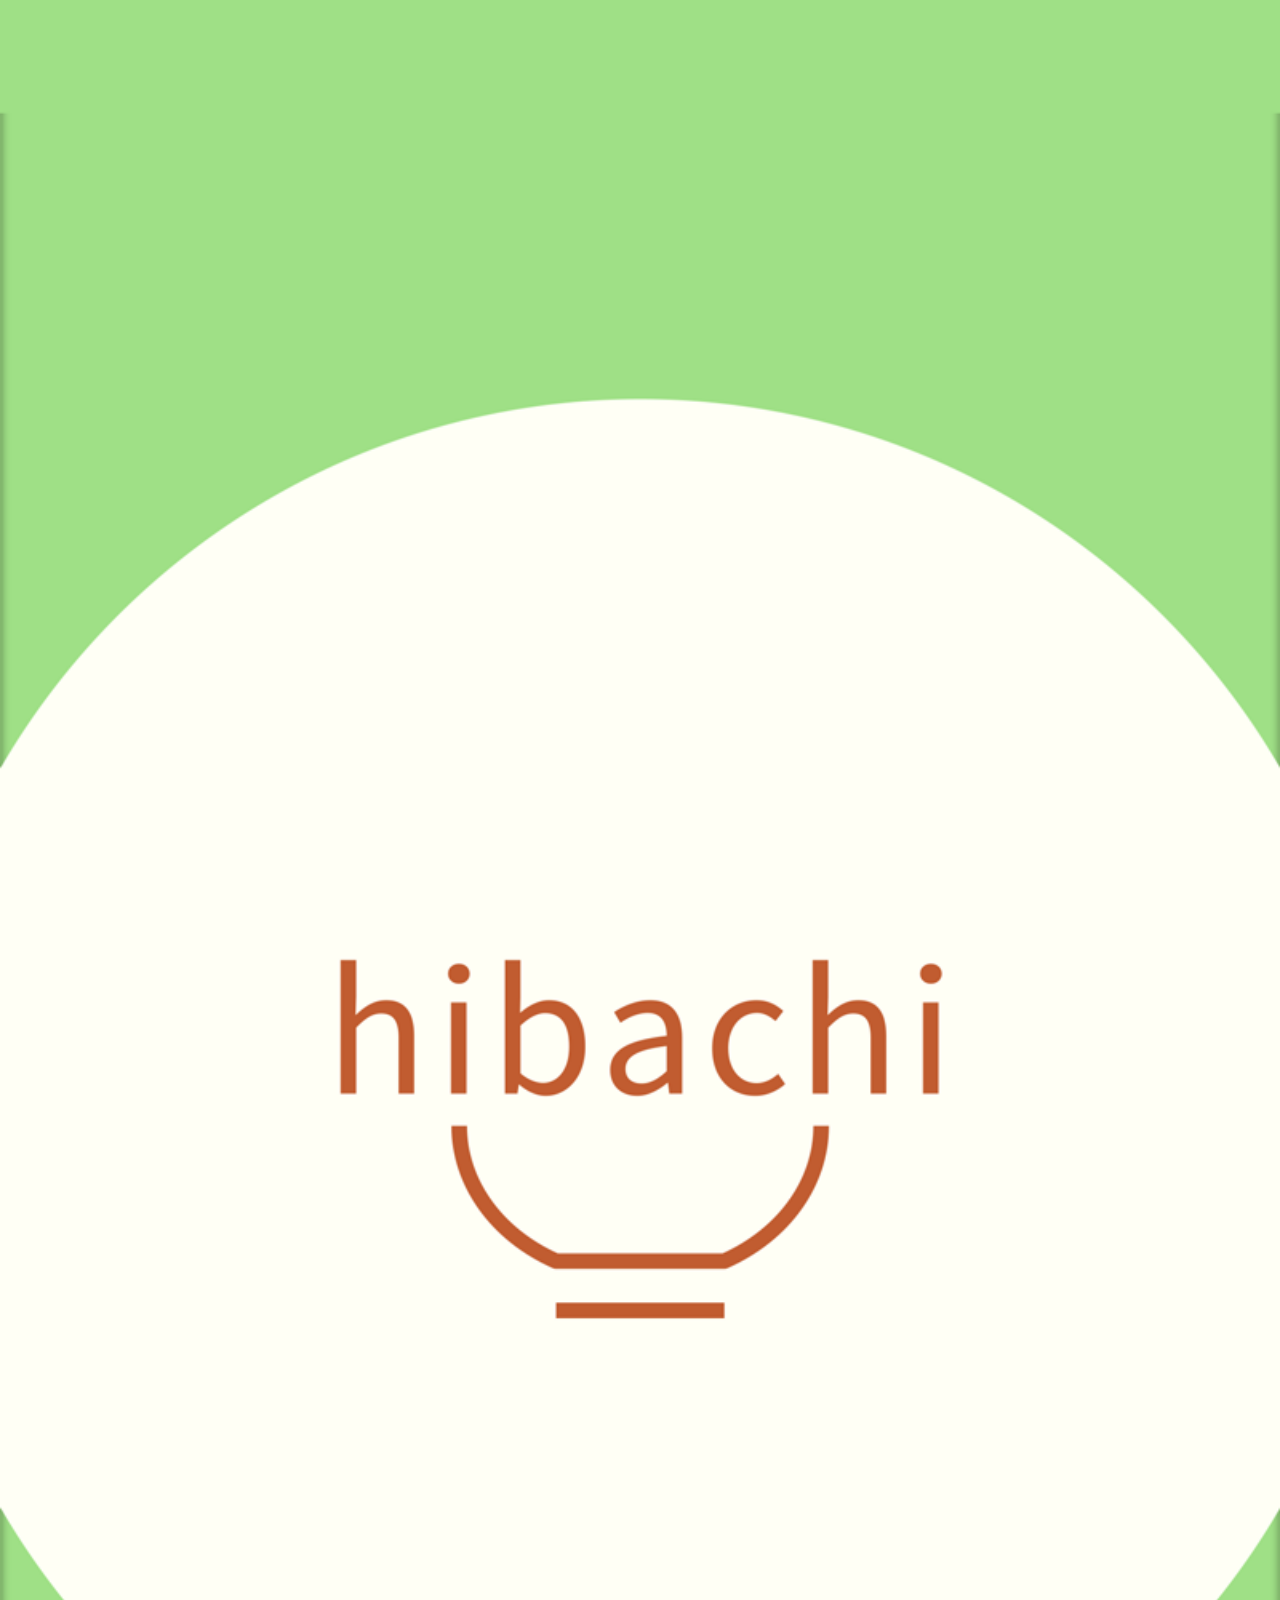
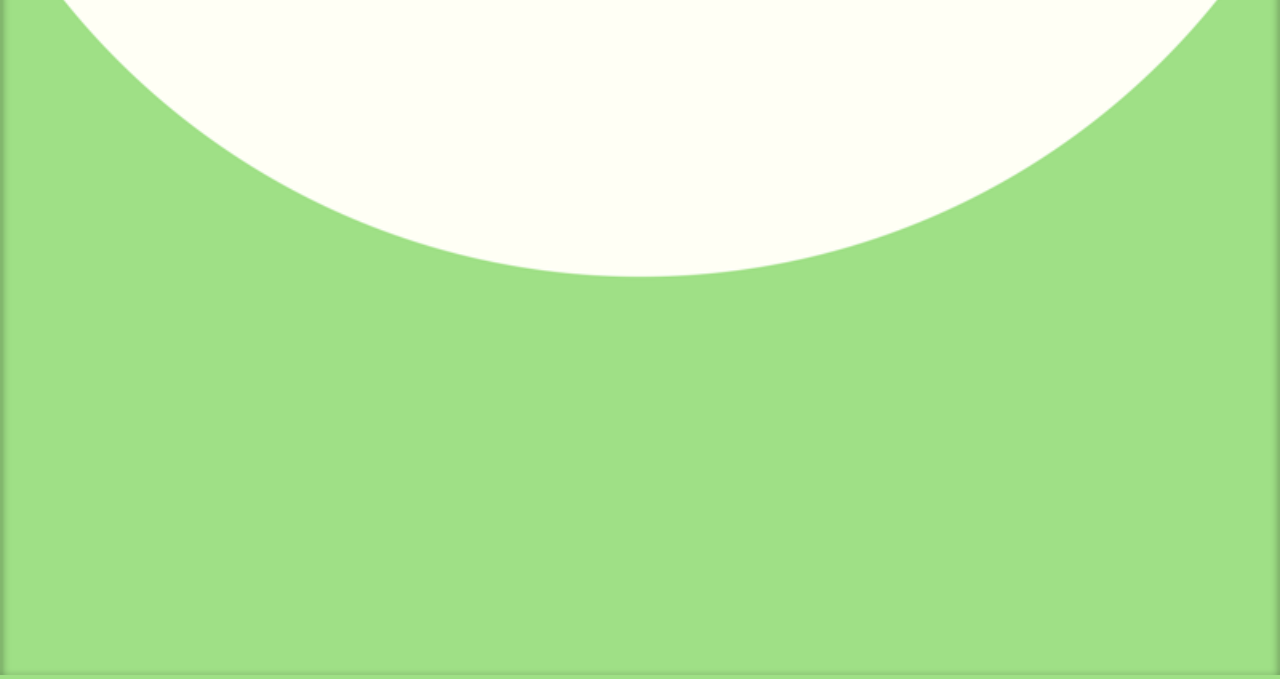
==== Chat_ios/www/index.html @ 81294b1b "commit 0518" ====
<!DOCTYPE html>
<html>
    <head>
        <meta charset="utf-8" />
        <meta name="format-detection" content="telephone=no" />
        <meta name="viewport" content="user-scalable=no, initial-scale=1, maximum-scale=1, minimum-scale=1,  target-densitydpi=device-dpi" />

        <link rel="stylesheet" type="text/css" href="css/index.css" />
        <title>Hibachi</title>
    </head>
    <body>
        <div class = "app">
            <div id ="welcome">
                <img id = "welcome" class = "page" src="images/pages/page1.png"/>
            </div>
            <div id = "mainPage">
                <div id ="devicepage">
                    <img id = "devicebg" class = "page" src="images/pages/page2.png"/>
                    <div id = "devicecontrol">
                        <h1>welcome</h1>
                        <button class = "roundB" id = "refreshButton"> search<br/>my<br/>hibachi</button>
                    </div>
                    <div class = "devices">
                        <ul id = "deviceList">
                            <!-- test -->
                            <!-- <li><b>Hibachi</b><br/>ID: -mmmmm;</li> -->
                        </ul>
                    </div>
                </div>
            </div>

            <div id="detailPage">
                <div class = "menuPage">
                    <img id = "menubg" class = "page" src="images/pages/page3.png"/>
                    <img id = "menuButton" class = "menuB" src="images/icons/menu.png"/>
                    <button class = "roundB" id = "programButton">program<br/>my<br/>lunch</button><br/>
                    <button class = "roundB" id = "quickButton">quick<br/>start</button>
                </div>


                <div class = "optionList">
                    <img id = "optionbg" class = "page" src="images/pages/page4.png"/>
                    <div id = "foodDiv">
                        <h2>select your<br/>food</h2>
                        <ul class="options">
                            <li id = "F1" onclick ="getFoodName('1');">meat/fish</li>
                            <li id = "F2" onclick ="getFoodName('2');">rice/pasta</li>
                            <li id = "F3" onclick ="getFoodName('3');">vegetables</li>
                            <li id = "F4" onclick ="getFoodName('4');">soups</li>
                        </ul>

                        <button class="roundBs navigateB" id="foodBack" onclick="backmenuPage()">back</button>
                        <button class="roundBs navigateN" id="foodNext" onclick="setFoodName()">next</button>

                        <button class="roundBs" id="quitP" onclick="backmenuPage()">quit</button>
                    </div>

                    <div id = "quantDiv">
                        <h2>select<br/>quantity of<br/>food</h2>
                        <ul class="options">
                            <li id = "Q1" onclick ="getFoodQuant('1');">full</li>
                            <li id = "Q2" onclick ="getFoodQuant('2');">half</li>
                        </ul>

                        <button class="roundBs navigateB" id="foodBack" onclick="backFoodPage()">back</button>
                        <button class="roundBs navigateN" id="foodNext" onclick="setFoodQuant()">next</button>

                        <button class="roundBs" id="quitP" onclick="backmenuPage()">quit</button>
                    </div>

                    <div id = "timeDiv">
                        <h2>set time to<br/>eat</h2>
                        <ul class="options">
                            <br/><li>
                                <input id ="myTime" type = "time" value = "12:30">:
                                <!-- <input id ="hour" type = "number" min="0" max="23" value = "12">: -->
                                <!-- <input id ="minute" type = "number" min="0" max="59" value = "30"><br/> -->
                            </li>
                        </ul>
                        <button class="roundBs navigateB" id="timeBack" onclick="backQuantPage()">back</button>
                        <button class="roundBs navigateN" id="timeNext"  onclick="getWaitingTime()">set</button>

                        <button class="roundBs" id="quitP" onclick="backmenuPage()">quit</button>
                    </div>

                    <div id = "confirmDiv">
                        <h2> Confirm? </h2> <br/>
                        <div id = "confirmText"></div>
                        <button class="roundB" id="sendButton" onclick = "testsend()">Yes</button><br/>
                        <button class="roundBs" id = "cancelTime" onclick="back2Time()">No</button>
                    </div>
                    <div id = "heatingPro">
                    <div>


                </div>

<!--             <div id="detailPage">
                <div id="resultDiv"></div>

                <div class = "optionList">
                    <div id = "foodDiv"> 
                        <ul class="photo_gallery_12">
                            <li onclick ="getFoodName('P01');"><img src="images/photos/photo1.jpg"/></li>
                            <li onclick ="getFoodName('P02');"><img src="images/photos/photo2.jpg"/></li>
                            <li onclick ="getFoodName('P03');"><img src="images/photos/photo3.jpg"/></li>
                            <li onclick ="getFoodName('P04');"><img src="images/photos/photo4.jpg"/></li>
                            <li onclick ="getFoodName('P05');"><img src="images/photos/photo5.jpg"/></li>
                            <li onclick ="getFoodName('P06');"><img src="images/photos/photo6.jpg"/></li>
                        </ul>
                    </div>

                    <div id = "quantDiv"> 
                        <ul class="photo_gallery_11">
                            <li onclick ="getFoodQuant('1');"><img src="images/photos/photo7.jpg"/></li>
                            <li onclick ="getFoodQuant('2');"><img src="images/photos/photo8.jpg"/></li>
                            <li onclick ="getFoodQuant('3');"><img src="images/photos/photo9.jpg"/></li>
                        </ul>
                    </div>

                    <div id = "timeDiv"> Set Time: 
                        <input id ="hour" type = "number" min="0" max="12" value = "0">:
                        <input id ="minute" type = "number" min="0" max="59" value = "0"> later<br/>

                        <button id="sendButton">Send</button>
                    </div>

                    <div id = "inProgress">
                        In progress!<br/>To be finished at ...<br/><br/><br/><br/>

                        <button id="disconnectButton">Restart</button>
                    </div>
                </div> -->

<!--                 <div>
                    <input type="text" id="messageInput" value="Hello"/>
                    <button id="sendButton">Send</button>
                </div> -->
            </div>
            <div id="statusDiv"></div>
        </div>
        <script type="text/javascript" src="cordova.js"></script>
        <script type="text/javascript" src="js/jquery.js"></script> 
        <script type="text/javascript" src="js/index.js"></script>
        <script type="text/javascript">
            app.initialize();
        </script>
    </body>
</html>
---- Chat_ios/www/css/index.css ----
body {
    font-family: "Helvetica Neue";
    font-weight: lighter;
    color: #2a2a2a;
    background-color: #9fe086;

    -webkit-appearance: none;
    -webkit-touch-callout: none;
    -webkit-tap-highlight-color: rgba(0,0,0,0);

    -webkit-touch-callout: none; -webkit-user-select: none;
    /* non-default margin */
    margin: 0;
}

h1 {
    text-align: center;
    font-weight: normal;
    font-size: 1.6em;
}

button {
    margin: 15px;
    -webkit-appearance:none;
    font-size: 1.2em;
}

input[type=text] {
    font-size: 0.6em;
    width: 45%;
}

#mainPage {
    text-align:center;
}

#detailPage {
    text-align:center;
    font-size: 2em;
    width: 100%;
}


.menuPage button {
    background: #fffff5;
    border: solid 2px #fffff5;
    font-size: 0.5em;
}

ul {
    list-style: none;
    /*border-bottom: 1px solid #d3d3d3;*/
    text-align: center;
}

li {
    text-align: center;
    border: 2px #c15c30 solid;
    color: #c15c30;
    margin-left: -40px;
    margin-top: -1px;
    /*padding: 5px;*/
    padding-top: 10px;
    min-height: 35px;
    font-size: 0.9em;
}


li.selected{
    background: #c15c30;
    border: 2px #c15c30 solid;
    border-bottom: 2px #fffff5 solid;
    color: #fffff5;
}

button {
    -webkit-appearance: none;
    font-size: 1.5em;
    border-radius: 0;
}

h2{
    font-size: 1em;
    color: #c15c30;
    margin-top: -2.5em;
    margin-bottom: 1.5em;
    font-weight: normal;
}

#resultDiv {
    font: 16px "Source Sans", helvetica, arial, sans-serif;
    font-weight: 200;
    display: block;
    -webkit-border-radius: 6px;
    width: 100%;
    height: 80px;
    text-align: left;
    overflow: auto;
}

#statusDiv {
    text-align: center;
    margin-top: 10px;
}

.fadein {
  opacity: 1;
  -webkit-transition: opacity 1s ease-in;
}

.fadeout {
  opacity: 0;
  -webkit-transition: opacity 1s ease-out;
}

/* iPhone 5s */
@media screen and (device-aspect-ratio: 40/71) {
    h1 {
        font-size: 1.6em;
        padding-top: 15px;
    }

    input[type=text] {
        font-size: 0.5em;
    }
}

.optionList{
    text-align: center;
    font-size: 20px;
    line-height: 25px;
}

ul.photo_gallery_12{ 
width:100%; 
list-style:none; 
padding:0px; 
margin:10px 0 10px 0; 
float:left; 
clear:both;
}
ul.photo_gallery_12 li{ 
    width: 40%;
    padding: 0;
    float: left;
    margin: 5%;
}
ul.photo_gallery_12 li img{ 
max-width:100%; 
display:block;
}

ul.photo_gallery_11{ 
width:100%; 
list-style:none; 
padding:0px; 
margin:10px 0 10px 0; 
float:left; 
clear:both;
}
ul.photo_gallery_11 li{ 
    width: 40%;
    padding: 0;
    float: left;
    margin: 8% 0px 0px 30%;
}
ul.photo_gallery_11 li img{
max-width:100%; 
display:block;
}

#quantDiv{
    display: none;
}

#timeDiv{
    display: none;
}
#inProgress{
    display: none;
}

.page{
    width: 100%;
    top: 0px;
}

#devicecontrol
{
    height: 60%;
    width: 100%;
    position: absolute;
    top: 20%;
    bottom: 20%;
    text-align: center;
    color: #c15c30;
}

.roundB{
    height: 6em;
    width: 6em;
    border-radius: 6em;
    background: #fffff5;
    border: 2px solid #c15c30;
    font-size: 1.1em;
    font-weight: lighter;
    color: #c15c30;
}

.roundBs{
    height: 4em;
    width: 4em;
    border-radius: 4em;
    background: #c15c30;
    border: 2px solid #c15c30;
    font-size: 0.9em;
    font-weight: lighter;
    color: #fffff5;
}

#refreshButton{
    margin: 65px;
}

.devices{
    position: absolute;
    top: 25%;
    bottom: 25%;
    left: 15%;
    right: 15%;
    height: 50%;
    width: 70%;
}

.devices li{
    font-size: 1.1em;
    padding: 0.2em;
}


.menuB{
    position: absolute;
    top: 38%;
    width: 12%;
    left: 44%;
    right: 44%;
}

#programButton{
    margin-top: -5px;
}

#quickButton{
    margin-top: 5px;
}

.options{
    width: 25%;
    position: absolute;
    left: 32.5%;
    right: 32.5%;
    margin-top: 0.5em;
}

.options li input{
    color: #c15c30;
    border: none;
    background: none;
    font-size: 1em;
    text-align: center;
}

.navigateB{
    position: absolute;
    bottom: 3em;
    left: 3.8em;
}

.navigateN{
    position: absolute;
    bottom: 3em;
    right: 3.8em;
}

#quitP{
    background: none;
    color: #c15c30;
    position: absolute;
    top: 0.2em;
    right: 0.1em;
}

#stopPro{
    margin:3em;
}

/*****/
#mainPage{
    display: none;
}

#confirmDiv{
    display: none;
}

#sendButton{
    background: #c15c30;
    color: #fffff5;
}

#cancelTime{
    color: #c15c30;
    background: #fffff5;
}
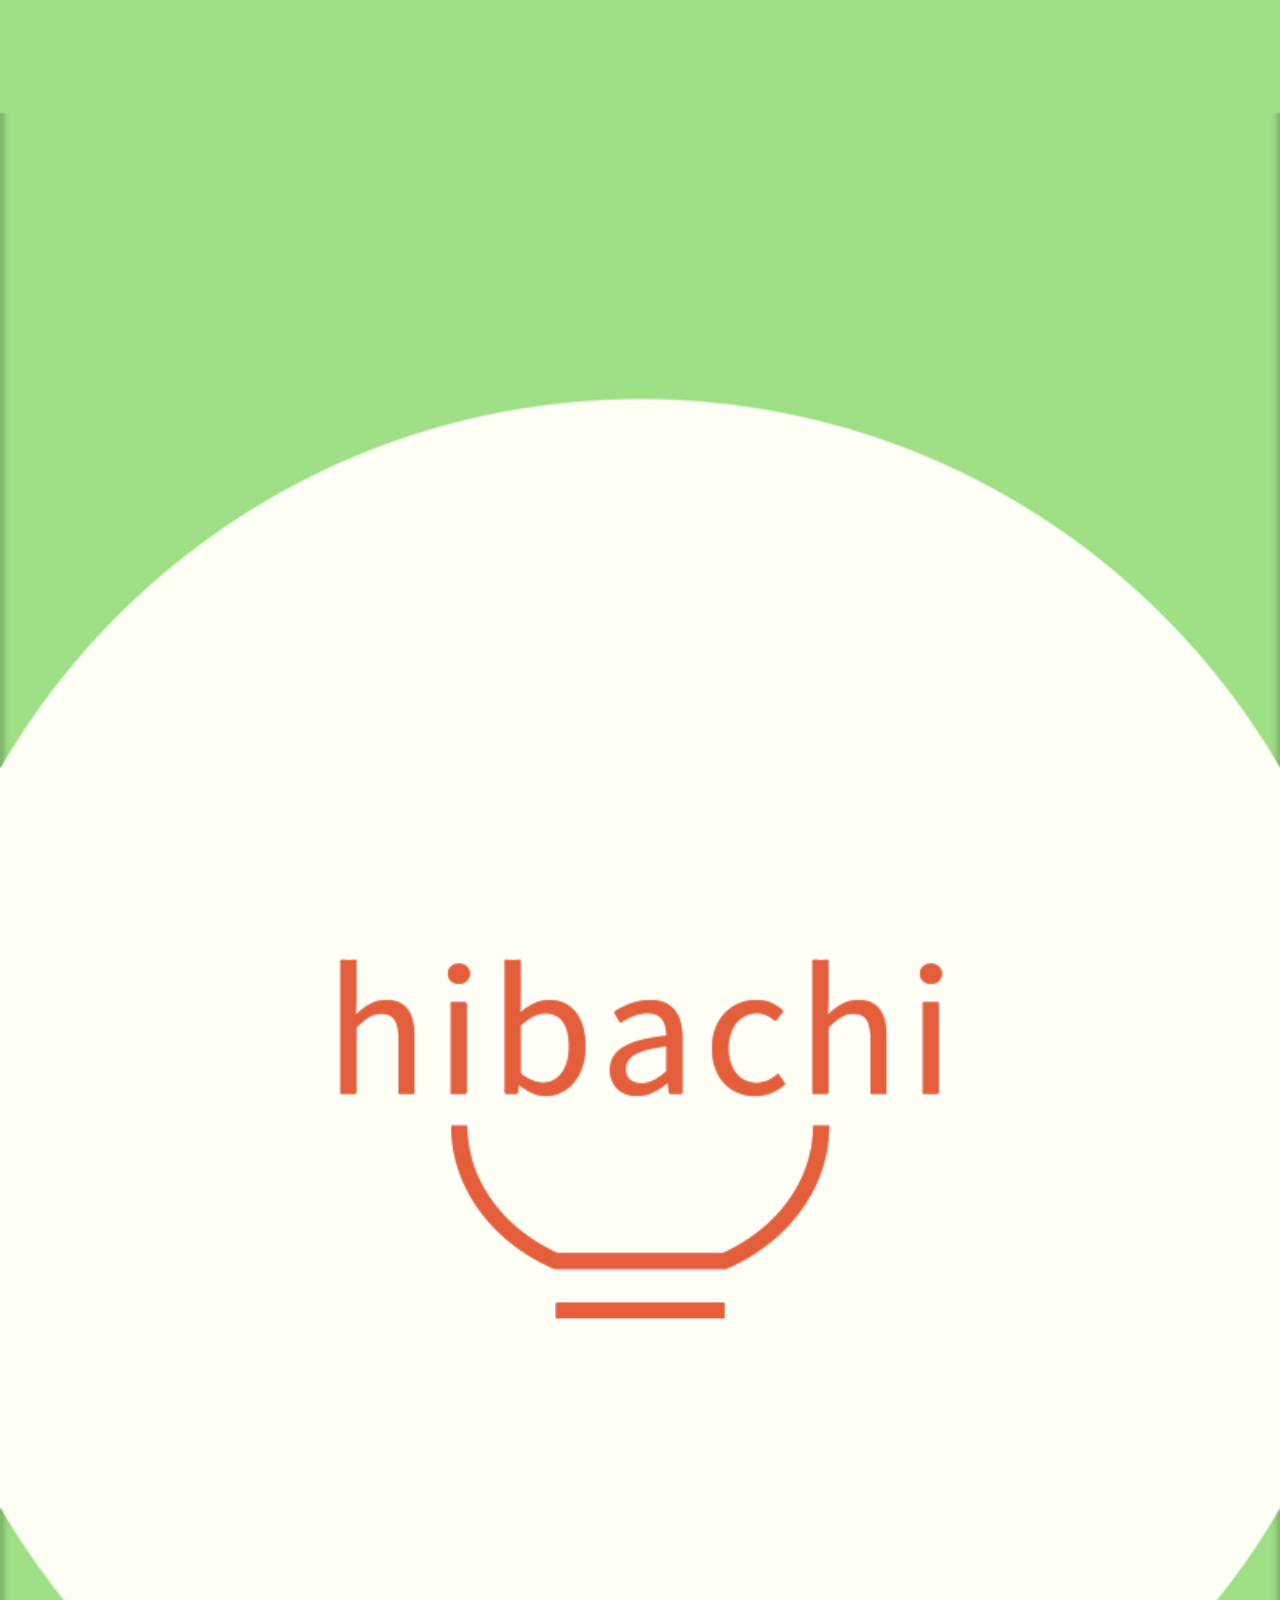
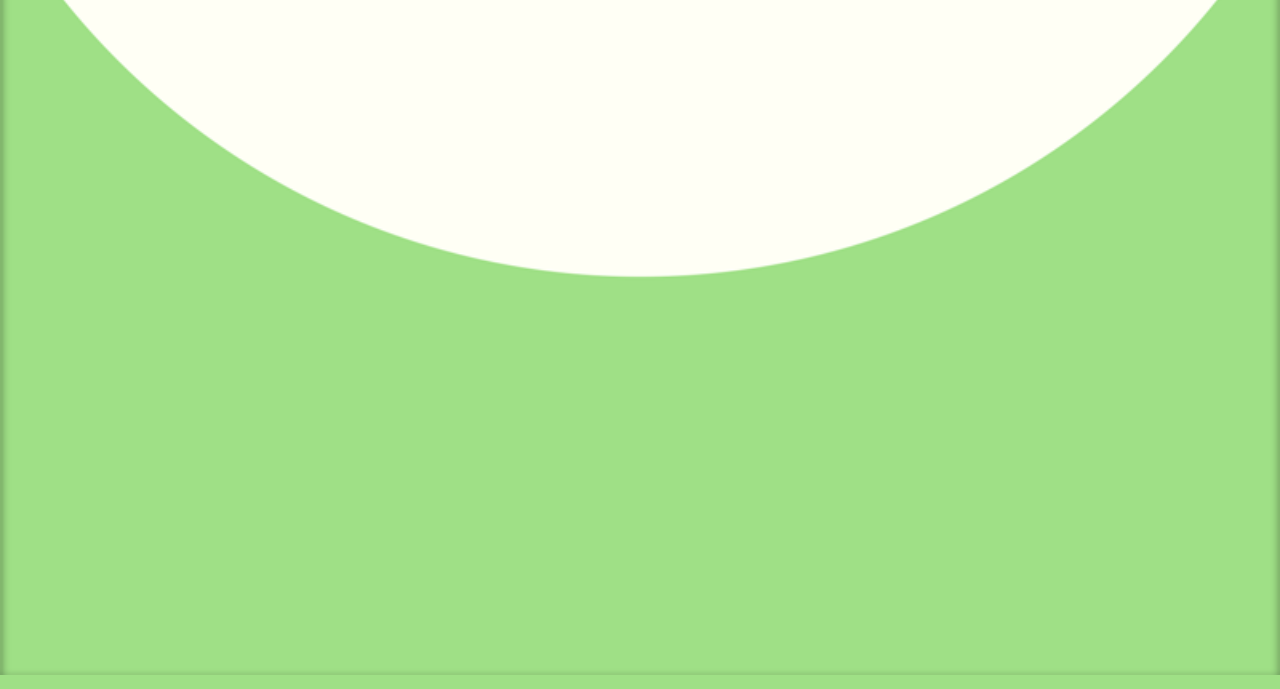
==== commit cc508f1d: "final0611" ====
--- a/Chat_ios/www/index.html
+++ b/Chat_ios/www/index.html
@@ -89,8 +89,12 @@
                         <button class="roundB" id="sendButton" onclick = "testsend()">Yes</button><br/>
                         <button class="roundBs" id = "cancelTime" onclick="back2Time()">No</button>
                     </div>
-                    <div id = "heatingPro">
-                    <div>
+                    <div id = "heatingPro"></div>
+                    <div id = "lunchReady">
+                        <br/><h3>Lunch is ready!</h3><br/><br/><br/>
+                        <h2>Don’t forget to charge<br/>your battery.</h2>
+                        <button class="roundBs" id="quitP" onclick="backmenuPage()">quit</button>
+                    </div>
 
 
                 </div>
@@ -141,6 +145,7 @@
         </div>
         <script type="text/javascript" src="cordova.js"></script>
         <script type="text/javascript" src="js/jquery.js"></script> 
+<!--  <script type="text/javascript" src="js/PushNotification.js"></script>-->
         <script type="text/javascript" src="js/index.js"></script>
         <script type="text/javascript">
             app.initialize();
--- a/Chat_ios/www/css/index.css
+++ b/Chat_ios/www/css/index.css
@@ -19,6 +19,13 @@
     font-size: 1.6em;
 }
 
+h3 {
+    text-align: center;
+    font-weight: normal;
+    font-size: 1.6em;
+    color: #e55e3c;
+}
+
 button {
     margin: 15px;
     -webkit-appearance:none;
@@ -55,8 +62,8 @@
 
 li {
     text-align: center;
-    border: 2px #c15c30 solid;
-    color: #c15c30;
+    border: 2px #e55e3c solid;
+    color: #e55e3c;
     margin-left: -40px;
     margin-top: -1px;
     /*padding: 5px;*/
@@ -67,8 +74,8 @@
 
 
 li.selected{
-    background: #c15c30;
-    border: 2px #c15c30 solid;
+    background: #e55e3c;
+    border: 2px #e55e3c solid;
     border-bottom: 2px #fffff5 solid;
     color: #fffff5;
 }
@@ -81,7 +88,7 @@
 
 h2{
     font-size: 1em;
-    color: #c15c30;
+    color: #e55e3c;
     margin-top: -2.5em;
     margin-bottom: 1.5em;
     font-weight: normal;
@@ -193,7 +200,7 @@
     top: 20%;
     bottom: 20%;
     text-align: center;
-    color: #c15c30;
+    color: #e55e3c;
 }
 
 .roundB{
@@ -201,18 +208,18 @@
     width: 6em;
     border-radius: 6em;
     background: #fffff5;
-    border: 2px solid #c15c30;
+    border: 2px solid #e55e3c;
     font-size: 1.1em;
     font-weight: lighter;
-    color: #c15c30;
+    color: #e55e3c;
 }
 
 .roundBs{
     height: 4em;
     width: 4em;
     border-radius: 4em;
-    background: #c15c30;
-    border: 2px solid #c15c30;
+    background: #e55e3c;
+    border: 2px solid #e55e3c;
     font-size: 0.9em;
     font-weight: lighter;
     color: #fffff5;
@@ -263,7 +270,7 @@
 }
 
 .options li input{
-    color: #c15c30;
+    color: #e55e3c;
     border: none;
     background: none;
     font-size: 1em;
@@ -284,9 +291,9 @@
 
 #quitP{
     background: none;
-    color: #c15c30;
-    position: absolute;
-    top: 0.2em;
+    color: #e55e3c;
+    position: absolute;
+    top: 0.6em;
     right: 0.1em;
 }
 
@@ -304,11 +311,15 @@
 }
 
 #sendButton{
-    background: #c15c30;
+    background: #e55e3c;
     color: #fffff5;
 }
 
 #cancelTime{
-    color: #c15c30;
+    color: #e55e3c;
     background: #fffff5;
+}
+
+#lunchReady{
+    display: none;
 }